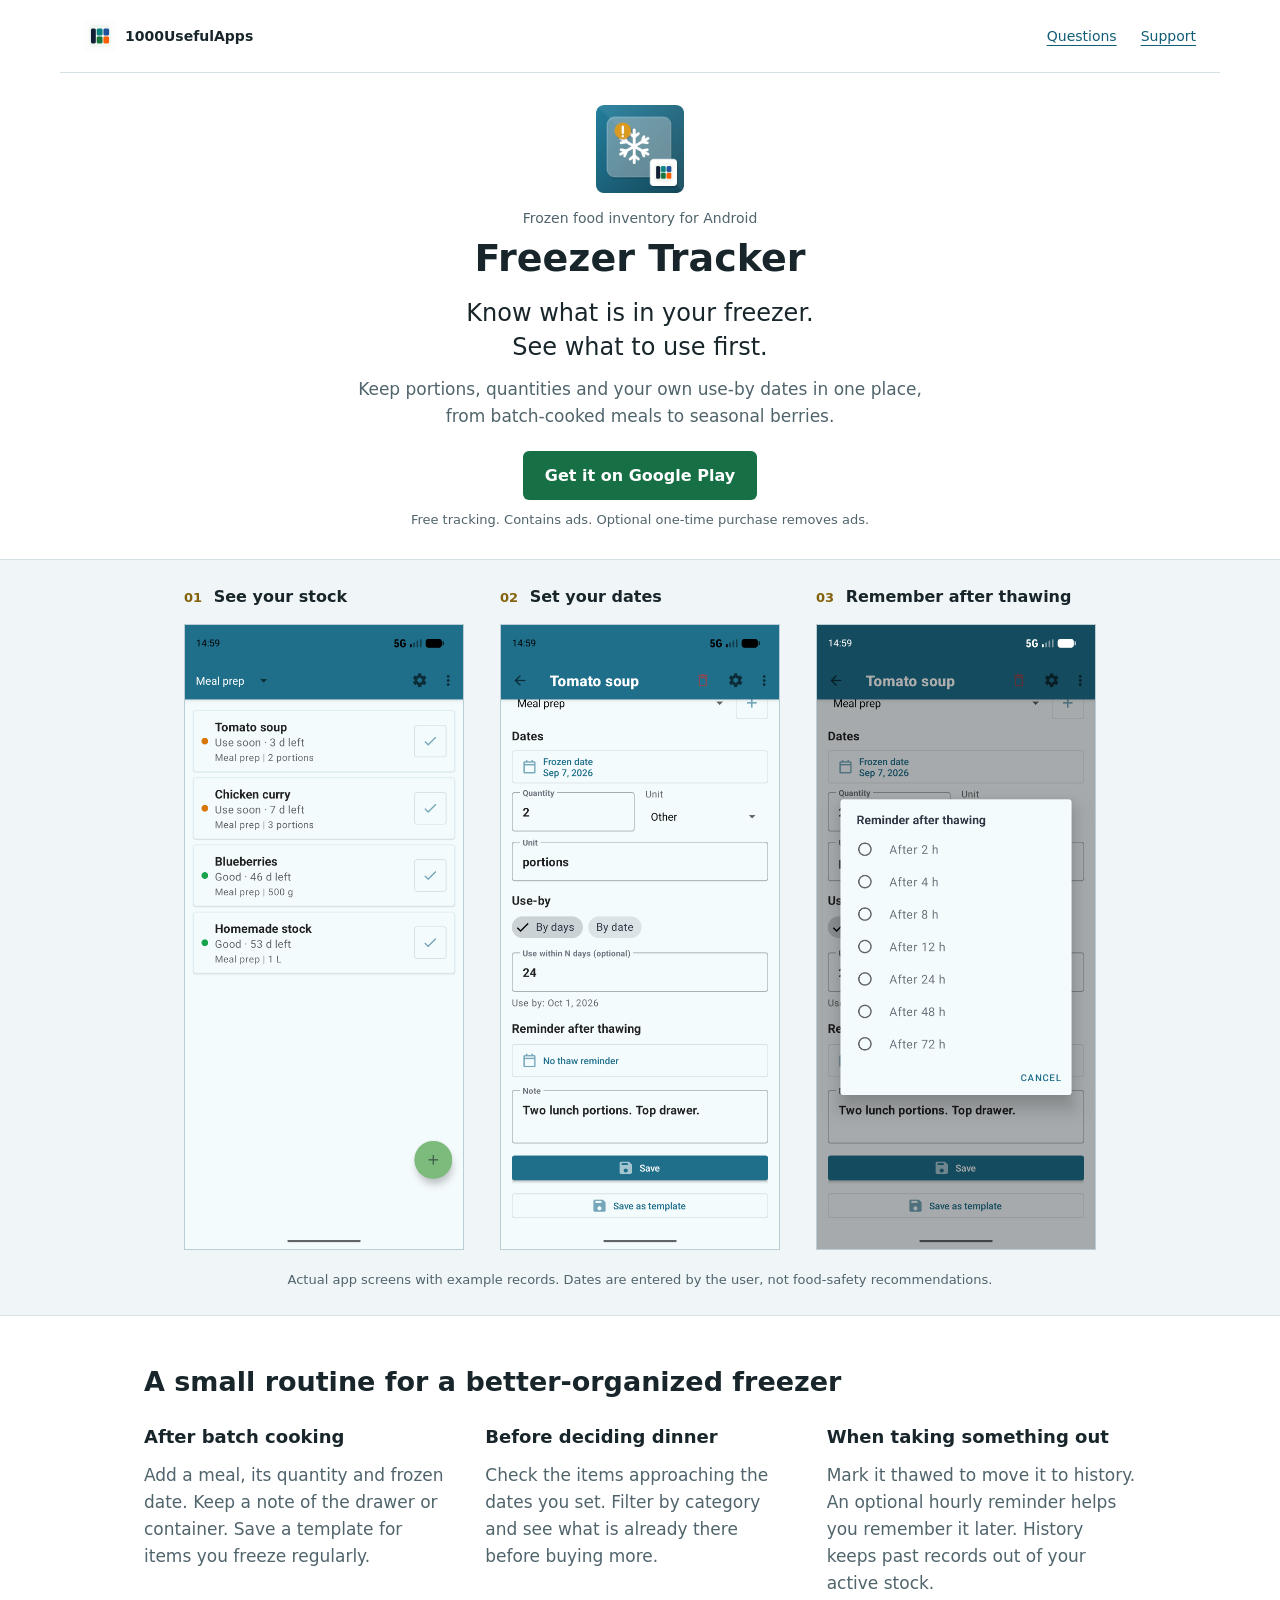
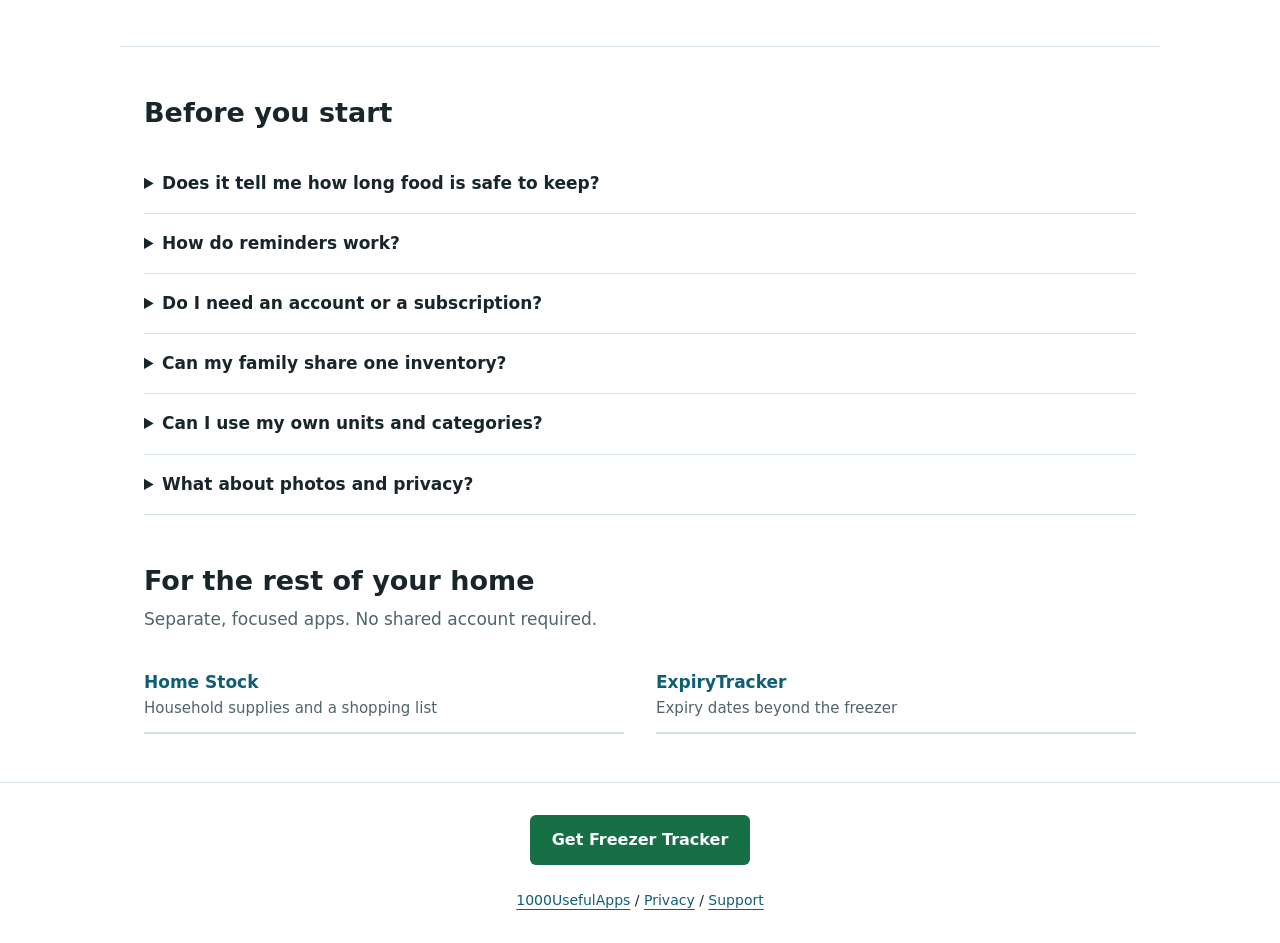
==== apps/freezer-tracker/index.html @ 3f893708 "Add Freezer Tracker product page with real workflow screens" ====
<!doctype html>
<html lang="en">
<head>
  <meta charset="utf-8">
  <meta name="viewport" content="width=device-width, initial-scale=1">
  <title>Freezer Tracker | Frozen Food Inventory for Android</title>
  <meta name="description" content="Keep track of frozen food, portions and use-by dates. See what to use first, reuse item templates and set a reminder after thawing. Freezer Tracker for Android.">
  <link rel="canonical" href="https://1000usefulapps.github.io/apps/freezer-tracker/">
  <meta property="og:title" content="Freezer Tracker: your frozen food inventory">
  <meta property="og:description" content="Know what is in your freezer and what to use first. Quantities, dates, templates and thawing reminders.">
  <meta property="og:type" content="website">
  <meta property="og:url" content="https://1000usefulapps.github.io/apps/freezer-tracker/">
  <meta property="og:image" content="https://1000usefulapps.github.io/assets/freezer-tracker/icon.png">
  <link rel="icon" href="../../assets/freezer-tracker/icon.png">
  <link rel="stylesheet" href="page.css">
</head>
<body>
  <a class="skip" href="#main">Skip to content</a>
  <header>
    <a class="publisher" href="../../"><img src="../../assets/brand/developer-logo.png" width="32" height="32" alt="">1000UsefulApps</a>
    <nav aria-label="Main navigation"><a href="#questions">Questions</a><a href="mailto:1000usefulapps@gmail.com">Support</a></nav>
  </header>
  <main id="main">
    <section class="product" aria-labelledby="product-title">
      <img class="app-icon" src="../../assets/freezer-tracker/icon.png" width="96" height="96" alt="Freezer Tracker app icon">
      <p class="eyebrow">Frozen food inventory for Android</p>
      <h1 id="product-title">Freezer Tracker</h1>
      <p class="intro">Know what is in your freezer.<br>See what to use first.</p>
      <p class="summary">Keep portions, quantities and your own use-by dates in one place, from batch-cooked meals to seasonal berries.</p>
      <a class="play-link" href="https://play.google.com/store/apps/details?id=com.myhome.freezertracker&amp;utm_source=1000usefulapps.github.io&amp;utm_medium=referral&amp;utm_campaign=freezer_pilot&amp;utm_content=product_top">Get it on Google Play</a>
      <p class="purchase-note">Free tracking. Contains ads. Optional one-time purchase removes ads.</p>
    </section>

    <section class="screens" aria-label="Inside Freezer Tracker">
      <div class="screen-grid">
        <figure><figcaption><span>01</span> See your stock</figcaption><a href="../../assets/freezer-tracker/inventory.png" aria-label="Open full inventory screenshot"><img src="../../assets/freezer-tracker/inventory.png" width="1080" height="2424" alt="Meal prep inventory showing tomato soup, chicken curry, blueberries and stock, with quantities and use-by status"></a></figure>
        <figure><figcaption><span>02</span> Set your dates</figcaption><a href="../../assets/freezer-tracker/timing.png" aria-label="Open full dates screenshot"><img src="../../assets/freezer-tracker/timing.png" width="1080" height="2424" alt="Item editor with a use-by period or calendar date and an optional reminder after thawing" loading="lazy"></a></figure>
        <figure><figcaption><span>03</span> Remember after thawing</figcaption><a href="../../assets/freezer-tracker/thaw-picker.png" aria-label="Open full thaw reminder screenshot"><img src="../../assets/freezer-tracker/thaw-picker.png" width="1080" height="2424" alt="Picker for a one-time reminder a chosen number of hours after marking an item thawed" loading="lazy"></a></figure>
      </div>
      <p class="screen-note">Actual app screens with example records. Dates are entered by the user, not food-safety recommendations.</p>
    </section>

    <section class="uses section" aria-labelledby="uses-title">
      <h2 id="uses-title">A small routine for a better-organized freezer</h2>
      <div class="use-grid">
        <article><h3>After batch cooking</h3><p>Add a meal, its quantity and frozen date. Keep a note of the drawer or container. Save a template for items you freeze regularly.</p></article>
        <article><h3>Before deciding dinner</h3><p>Check the items approaching the dates you set. Filter by category and see what is already there before buying more.</p></article>
        <article><h3>When taking something out</h3><p>Mark it thawed to move it to history. An optional hourly reminder helps you remember it later. History keeps past records out of your active stock.</p></article>
      </div>
    </section>

    <section class="questions section" id="questions" aria-labelledby="questions-title">
      <h2 id="questions-title">Before you start</h2>
      <details><summary>Does it tell me how long food is safe to keep?</summary><p>No. You choose each use-by date or number of days from freezing. The app organizes those dates; it does not assess food safety or recommend refreezing.</p></details>
      <details><summary>How do reminders work?</summary><p>There are two options: a daily summary for items approaching or past your dates, enabled in Settings, and a one-time reminder after you mark an item thawed. Allow notifications in Android. Delivery can depend on your device settings.</p></details>
      <details><summary>Do I need an account or a subscription?</summary><p>No app account is required. All tracking features are free. An optional one-time Google Play purchase removes ads; it does not unlock extra tracking features.</p></details>
      <details><summary>Can my family share one inventory?</summary><p>Records are stored on your device. You can share an item or inventory as text, but the app does not synchronize a shared household inventory between phones.</p></details>
      <details><summary>Can I use my own units and categories?</summary><p>Yes. Use pieces, packs, weight or volume, or enter a custom unit such as portions. Create categories to organize your own stock.</p></details>
      <details><summary>What about photos and privacy?</summary><p>You can attach photos to your records. Inventory records are local to your device. Optional usage analytics can be controlled in Settings. See the <a href="https://1000usefulapps.github.io/freezer-tracker-privacy/">privacy policy</a> for Google services, advertising and data handling.</p></details>
    </section>

    <section class="related section" aria-labelledby="related-title">
      <h2 id="related-title">For the rest of your home</h2>
      <p>Separate, focused apps. No shared account required.</p>
      <div class="related-links">
        <a href="https://play.google.com/store/apps/details?id=com.myhome.homestock&amp;utm_source=1000usefulapps.github.io&amp;utm_medium=referral&amp;utm_campaign=freezer_pilot&amp;utm_content=related_stock"><strong>Home Stock</strong><span>Household supplies and a shopping list</span></a>
        <a href="https://play.google.com/store/apps/details?id=com.myhome.expirytracker&amp;utm_source=1000usefulapps.github.io&amp;utm_medium=referral&amp;utm_campaign=freezer_pilot&amp;utm_content=related_expiry"><strong>ExpiryTracker</strong><span>Expiry dates beyond the freezer</span></a>
      </div>
    </section>
  </main>
  <footer><a class="play-link" href="https://play.google.com/store/apps/details?id=com.myhome.freezertracker&amp;utm_source=1000usefulapps.github.io&amp;utm_medium=referral&amp;utm_campaign=freezer_pilot&amp;utm_content=product_bottom">Get Freezer Tracker</a><p><a href="../../">1000UsefulApps</a> <span aria-hidden="true"> / </span> <a href="https://1000usefulapps.github.io/freezer-tracker-privacy/">Privacy</a> <span aria-hidden="true"> / </span> <a href="mailto:1000usefulapps@gmail.com">Support</a></p></footer>
</body>
</html>
---- apps/freezer-tracker/page.css ----
:root { color-scheme: light; --ink: #18262b; --muted: #50646c; --accent: #126e86; --line: #d4e2e6; }
* { box-sizing: border-box; letter-spacing: 0; }
body { margin: 0; color: var(--ink); background: #fff; font: 17px/1.6 system-ui, sans-serif; }
a { color: #105e76; text-underline-offset: 4px; }
a:focus-visible, summary:focus-visible { outline: 3px solid #be7515; outline-offset: 5px; }
.skip { position: absolute; left: 16px; top: -90px; background: #fff; padding: 10px; z-index: 2; }
.skip:focus { top: 8px; }
header { max-width: 1160px; margin: auto; padding: 20px 24px; display: flex; justify-content: space-between; gap: 20px; align-items: center; border-bottom: 1px solid var(--line); font-size: 14px; }
.publisher { display: flex; gap: 9px; align-items: center; font-weight: 700; text-decoration: none; color: var(--ink); }
nav { display: flex; gap: 24px; }
.product { max-width: 770px; margin: auto; padding: 32px 24px 28px; text-align: center; }
.app-icon { display: block; margin: 0 auto 14px; width: 88px; height: 88px; }
.eyebrow { color: var(--muted); font-size: 14px; margin: 0 0 3px; }
h1 { font-size: 38px; line-height: 1.15; margin: 8px 0 16px; font-weight: 750; }
.intro { font-size: 24px; line-height: 1.4; margin: 0 0 12px; }
.summary { max-width: 590px; margin: 0 auto 20px; color: var(--muted); }
.play-link { display: inline-block; background: #176f46; color: #fff; text-decoration: none; font-size: 16px; font-weight: 650; border-radius: 6px; padding: 12px 22px; }
.play-link:hover { background: #115838; }
.purchase-note, .screen-note { font-size: 13px; color: var(--muted); }
.purchase-note { margin: 10px 0 0; }
.screens { padding: 24px; background: #f0f6f8; border-block: 1px solid var(--line); }
.screen-grid { display: grid; grid-template-columns: repeat(3, minmax(0, 280px)); gap: 36px; justify-content: center; }
figure { margin: 0; min-width: 0; }
figcaption { font-size: 16px; font-weight: 650; margin-bottom: 14px; min-height: 26px; }
figcaption span { color: #85620e; font-size: 13px; margin-right: 6px; }
figure img { display: block; width: 100%; height: auto; border: 1px solid #bacdd4; }
.screen-note { text-align: center; margin: 20px auto 0; max-width: 760px; }
.section { max-width: 1040px; margin: auto; padding: 48px 24px; }
h2 { font-size: 27px; line-height: 1.3; margin: 0 0 24px; }
h3 { font-size: 18px; margin: 0 0 10px; }
.use-grid { display: grid; grid-template-columns: repeat(3, minmax(0, 1fr)); gap: 32px; }
.use-grid p, .related p { color: var(--muted); margin: 0; }
.questions { border-top: 1px solid var(--line); }
details { padding: 16px 0; border-bottom: 1px solid var(--line); }
summary { cursor: pointer; font-weight: 650; }
details p { color: var(--muted); max-width: 820px; margin-bottom: 0; }
.related { padding-top: 0; }
.related h2 { margin-bottom: 8px; }
.related-links { display: flex; gap: 32px; margin-top: 24px; }
.related-links a { display: flex; flex-direction: column; flex: 1; padding: 12px 0; text-decoration: none; border-bottom: 2px solid var(--line); }
.related-links a:hover { border-color: var(--accent); }
.related-links span { color: var(--muted); font-size: 15px; }
footer { padding: 32px 24px; border-top: 1px solid var(--line); text-align: center; }
footer p { margin: 24px 0 0; font-size: 14px; }
@media (max-width: 700px) {
  header { padding: 16px; gap: 12px; }
  nav { gap: 12px; }
  h1 { font-size: 32px; }
  .intro { font-size: 22px; }
  .product { padding: 24px 20px; }
  .app-icon { width: 72px; height: 72px; }
  .screen-grid { display: flex; overflow-x: auto; scroll-snap-type: x proximity; justify-content: flex-start; gap: 24px; padding-bottom: 12px; }
  figure { flex: 0 0 250px; scroll-snap-align: start; }
  .screens { padding: 20px; }
  .use-grid { grid-template-columns: 1fr; gap: 24px; }
  .section { padding: 32px 20px; }
  h2 { font-size: 24px; }
  .related-links { flex-direction: column; gap: 12px; }
}
@media (max-width: 370px) {
  header { align-items: flex-start; }
  nav { flex-direction: column; gap: 4px; }
  h1 { font-size: 30px; }
}
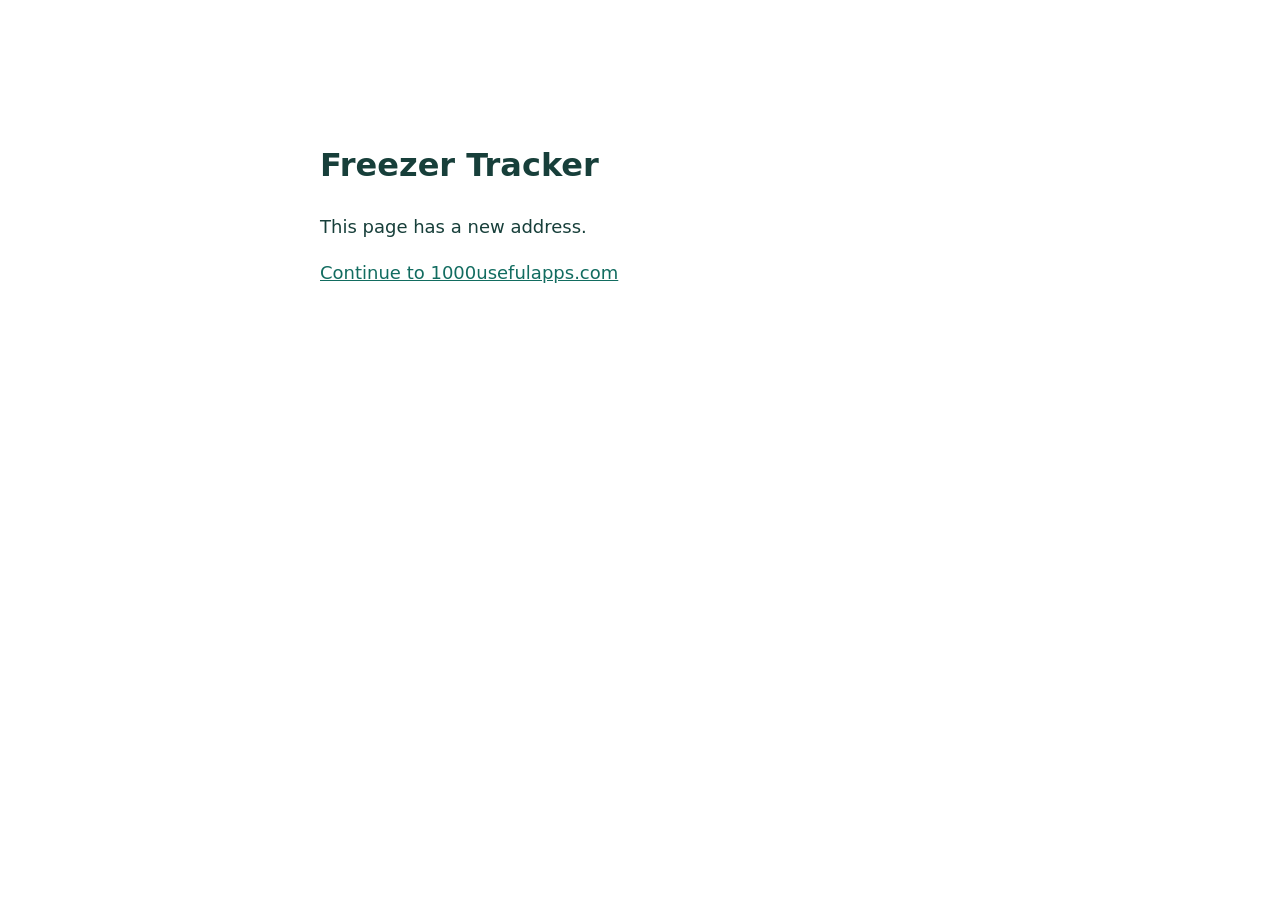
==== commit 79021ffb: "Temporarily redirect legacy pages to custom domain; preserve app ads" ====
--- a/apps/freezer-tracker/index.html
+++ b/apps/freezer-tracker/index.html
@@ -3,71 +3,22 @@
 <head>
   <meta charset="utf-8">
   <meta name="viewport" content="width=device-width, initial-scale=1">
-  <title>Freezer Tracker | Frozen Food Inventory for Android</title>
-  <meta name="description" content="Keep track of frozen food, portions and use-by dates. See what to use first, reuse item templates and set a reminder after thawing. Freezer Tracker for Android.">
-  <link rel="canonical" href="https://1000usefulapps.github.io/apps/freezer-tracker/">
-  <meta property="og:title" content="Freezer Tracker: your frozen food inventory">
-  <meta property="og:description" content="Know what is in your freezer and what to use first. Quantities, dates, templates and thawing reminders.">
-  <meta property="og:type" content="website">
-  <meta property="og:url" content="https://1000usefulapps.github.io/apps/freezer-tracker/">
-  <meta property="og:image" content="https://1000usefulapps.github.io/assets/freezer-tracker/icon.png">
-  <link rel="icon" href="../../assets/freezer-tracker/icon.png">
-  <link rel="stylesheet" href="page.css">
+  <meta name="robots" content="noindex,follow">
+  <meta http-equiv="refresh" content="2; url=https://1000usefulapps.com/apps/freezer-tracker/">
+  <link rel="canonical" href="https://1000usefulapps.com/apps/freezer-tracker/">
+  <title>Freezer Tracker</title>
+  <style>
+    body { margin: 0; padding: 32px; font: 18px/1.6 system-ui, sans-serif; color: #173f3a; background: #fff; }
+    main { max-width: 640px; margin: 12vh auto; }
+    h1 { font-size: 32px; overflow-wrap: anywhere; }
+    a { color: #126c60; overflow-wrap: anywhere; }
+  </style>
 </head>
 <body>
-  <a class="skip" href="#main">Skip to content</a>
-  <header>
-    <a class="publisher" href="../../"><img src="../../assets/brand/developer-logo.png" width="32" height="32" alt="">1000UsefulApps</a>
-    <nav aria-label="Main navigation"><a href="#questions">Questions</a><a href="mailto:1000usefulapps@gmail.com">Support</a></nav>
-  </header>
-  <main id="main">
-    <section class="product" aria-labelledby="product-title">
-      <img class="app-icon" src="../../assets/freezer-tracker/icon.png" width="96" height="96" alt="Freezer Tracker app icon">
-      <p class="eyebrow">Frozen food inventory for Android</p>
-      <h1 id="product-title">Freezer Tracker</h1>
-      <p class="intro">Know what is in your freezer.<br>See what to use first.</p>
-      <p class="summary">Keep portions, quantities and your own use-by dates in one place, from batch-cooked meals to seasonal berries.</p>
-      <a class="play-link" href="https://play.google.com/store/apps/details?id=com.myhome.freezertracker&amp;utm_source=1000usefulapps.github.io&amp;utm_medium=referral&amp;utm_campaign=freezer_pilot&amp;utm_content=product_top">Get it on Google Play</a>
-      <p class="purchase-note">Free tracking. Contains ads. Optional one-time purchase removes ads.</p>
-    </section>
-
-    <section class="screens" aria-label="Inside Freezer Tracker">
-      <div class="screen-grid">
-        <figure><figcaption><span>01</span> See your stock</figcaption><a href="../../assets/freezer-tracker/inventory.png" aria-label="Open full inventory screenshot"><img src="../../assets/freezer-tracker/inventory.png" width="1080" height="2424" alt="Meal prep inventory showing tomato soup, chicken curry, blueberries and stock, with quantities and use-by status"></a></figure>
-        <figure><figcaption><span>02</span> Set your dates</figcaption><a href="../../assets/freezer-tracker/timing.png" aria-label="Open full dates screenshot"><img src="../../assets/freezer-tracker/timing.png" width="1080" height="2424" alt="Item editor with a use-by period or calendar date and an optional reminder after thawing" loading="lazy"></a></figure>
-        <figure><figcaption><span>03</span> Remember after thawing</figcaption><a href="../../assets/freezer-tracker/thaw-picker.png" aria-label="Open full thaw reminder screenshot"><img src="../../assets/freezer-tracker/thaw-picker.png" width="1080" height="2424" alt="Picker for a one-time reminder a chosen number of hours after marking an item thawed" loading="lazy"></a></figure>
-      </div>
-      <p class="screen-note">Actual app screens with example records. Dates are entered by the user, not food-safety recommendations.</p>
-    </section>
-
-    <section class="uses section" aria-labelledby="uses-title">
-      <h2 id="uses-title">A small routine for a better-organized freezer</h2>
-      <div class="use-grid">
-        <article><h3>After batch cooking</h3><p>Add a meal, its quantity and frozen date. Keep a note of the drawer or container. Save a template for items you freeze regularly.</p></article>
-        <article><h3>Before deciding dinner</h3><p>Check the items approaching the dates you set. Filter by category and see what is already there before buying more.</p></article>
-        <article><h3>When taking something out</h3><p>Mark it thawed to move it to history. An optional hourly reminder helps you remember it later. History keeps past records out of your active stock.</p></article>
-      </div>
-    </section>
-
-    <section class="questions section" id="questions" aria-labelledby="questions-title">
-      <h2 id="questions-title">Before you start</h2>
-      <details><summary>Does it tell me how long food is safe to keep?</summary><p>No. You choose each use-by date or number of days from freezing. The app organizes those dates; it does not assess food safety or recommend refreezing.</p></details>
-      <details><summary>How do reminders work?</summary><p>There are two options: a daily summary for items approaching or past your dates, enabled in Settings, and a one-time reminder after you mark an item thawed. Allow notifications in Android. Delivery can depend on your device settings.</p></details>
-      <details><summary>Do I need an account or a subscription?</summary><p>No app account is required. All tracking features are free. An optional one-time Google Play purchase removes ads; it does not unlock extra tracking features.</p></details>
-      <details><summary>Can my family share one inventory?</summary><p>Records are stored on your device. You can share an item or inventory as text, but the app does not synchronize a shared household inventory between phones.</p></details>
-      <details><summary>Can I use my own units and categories?</summary><p>Yes. Use pieces, packs, weight or volume, or enter a custom unit such as portions. Create categories to organize your own stock.</p></details>
-      <details><summary>What about photos and privacy?</summary><p>You can attach photos to your records. Inventory records are local to your device. Optional usage analytics can be controlled in Settings. See the <a href="https://1000usefulapps.github.io/freezer-tracker-privacy/">privacy policy</a> for Google services, advertising and data handling.</p></details>
-    </section>
-
-    <section class="related section" aria-labelledby="related-title">
-      <h2 id="related-title">For the rest of your home</h2>
-      <p>Separate, focused apps. No shared account required.</p>
-      <div class="related-links">
-        <a href="https://play.google.com/store/apps/details?id=com.myhome.homestock&amp;utm_source=1000usefulapps.github.io&amp;utm_medium=referral&amp;utm_campaign=freezer_pilot&amp;utm_content=related_stock"><strong>Home Stock</strong><span>Household supplies and a shopping list</span></a>
-        <a href="https://play.google.com/store/apps/details?id=com.myhome.expirytracker&amp;utm_source=1000usefulapps.github.io&amp;utm_medium=referral&amp;utm_campaign=freezer_pilot&amp;utm_content=related_expiry"><strong>ExpiryTracker</strong><span>Expiry dates beyond the freezer</span></a>
-      </div>
-    </section>
+  <main>
+    <h1>Freezer Tracker</h1>
+    <p>This page has a new address.</p>
+    <p><a href="https://1000usefulapps.com/apps/freezer-tracker/">Continue to 1000usefulapps.com</a></p>
   </main>
-  <footer><a class="play-link" href="https://play.google.com/store/apps/details?id=com.myhome.freezertracker&amp;utm_source=1000usefulapps.github.io&amp;utm_medium=referral&amp;utm_campaign=freezer_pilot&amp;utm_content=product_bottom">Get Freezer Tracker</a><p><a href="../../">1000UsefulApps</a> <span aria-hidden="true"> / </span> <a href="https://1000usefulapps.github.io/freezer-tracker-privacy/">Privacy</a> <span aria-hidden="true"> / </span> <a href="mailto:1000usefulapps@gmail.com">Support</a></p></footer>
 </body>
 </html>
